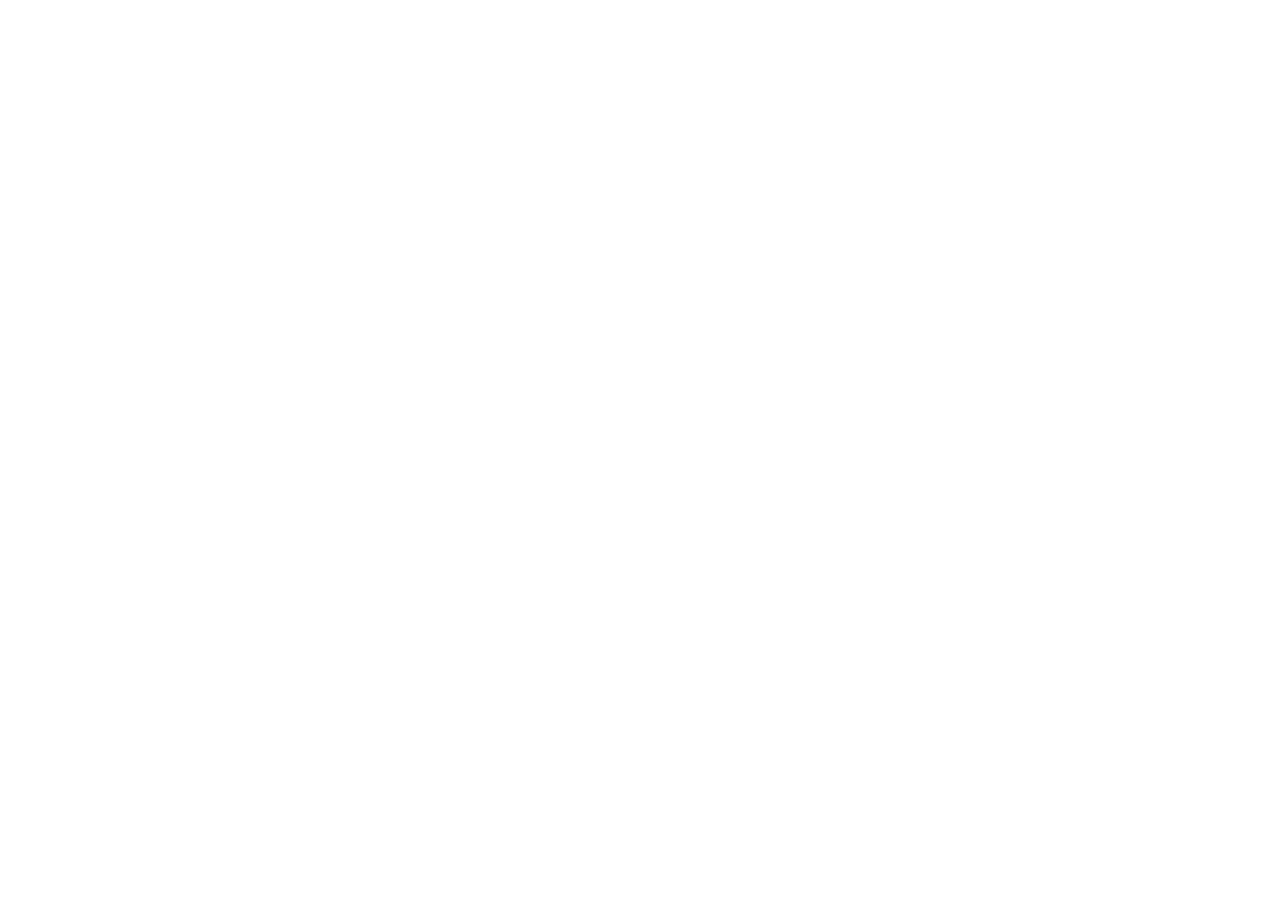
==== index.html @ f0e6a6e1 "add folder" ====
<!DOCTYPE html>
<html lang="en">
<head>
	<meta charset="UTF-8">
	<meta name="viewport" content="width=device-width, initial-scale=0.0, user-scalable=no, minimum-scale=1.0, maximum-scale=1.0"/>
  <meta http-equiv="X-UA-Compatible" content="ie=edge">
	<meta name="description" content="Web student based in Paris. UX/UI Designer, Project Manager, SEO analyst and Front-end Developer"/>
	<meta name="keywords" content="UX design,UI design,project manager,freelance,SEO consulting,front-end developer,web consulting">
	<link rel="stylesheet" href="styles/main.css">
	<link rel="stylesheet" href="styles/medias.css">
	<!--[if lt IE 9]>
  	<script src="http://css3-mediaqueries-js.googlecode.com/svn/trunk/css3-mediaqueries.js"></script>
	<![endif]-->
	<link href="https://fonts.googleapis.com/css?family=Playfair+Display:400,700" rel="stylesheet">
	<link href="https://fonts.googleapis.com/css?family=Lato:400,700" rel="stylesheet">
	<link rel="stylesheet" href="styles/animate.css">
  <link rel="icon" type="image/png" href="images/favicon.png">
  <!--[if IE]><link rel="shortcut icon" type="image/x-icon" href="images/favicon.ico" /><![endif]-->
	<title>Pierre de Gourcy - Portfolio</title>
</head>
<body>

</body>
</html>
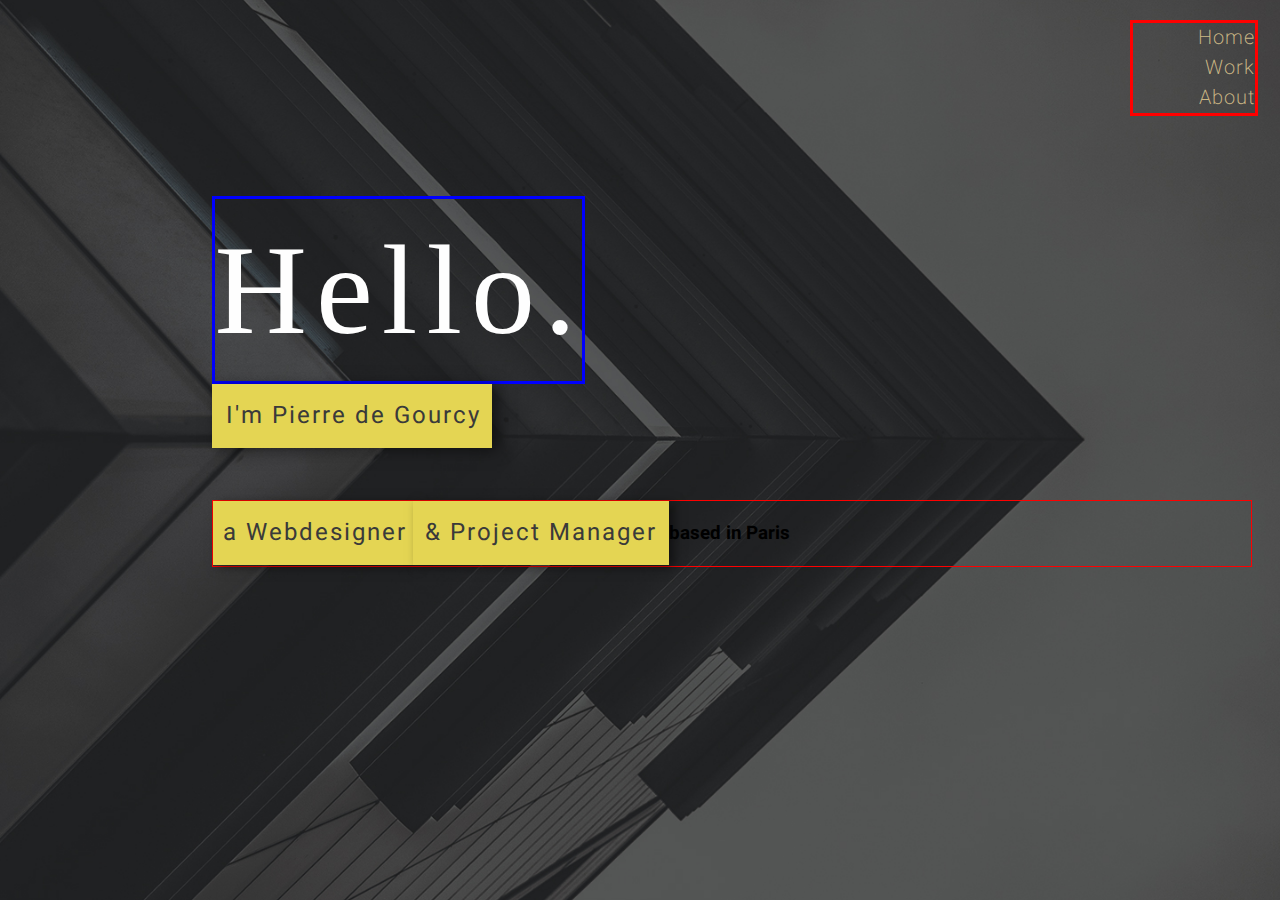
==== commit ac066328: "Menu and Title HOME" ====
--- a/index.html
+++ b/index.html
@@ -11,14 +11,41 @@
 	<!--[if lt IE 9]>
   	<script src="http://css3-mediaqueries-js.googlecode.com/svn/trunk/css3-mediaqueries.js"></script>
 	<![endif]-->
-	<link href="https://fonts.googleapis.com/css?family=Playfair+Display:400,700" rel="stylesheet">
-	<link href="https://fonts.googleapis.com/css?family=Lato:400,700" rel="stylesheet">
+	<link href="https://www.fontify.me/wf/5912eacb785640636fe6ad4ba885135b" rel="stylesheet" type="text/css">
+	<link href="https://fonts.googleapis.com/css?family=Heebo:100,400|Roboto:100,400" rel="stylesheet">
 	<link rel="stylesheet" href="styles/animate.css">
   <link rel="icon" type="image/png" href="images/favicon.png">
   <!--[if IE]><link rel="shortcut icon" type="image/x-icon" href="images/favicon.ico" /><![endif]-->
 	<title>Pierre de Gourcy - Portfolio</title>
 </head>
 <body>
-
+	<div class="Container">
+		<div class="Menu">
+			<ul class="Menu_list">
+					<li>Home</li>
+					<li>Work</li>
+					<li>About</li>
+			</ul>
+		</div>
+		<div class="Content">
+			<h1>Hello.</h1>
+			<div class="Content_container">
+				<div class="Content_block_up">
+					<h3>I'm Pierre de Gourcy</h3>
+				</div>
+				<div class="Content_block_down">
+					<div class="Content_block_down1">
+						<h3>a Webdesigner</h3>
+					</div>
+					<div class="Content_block_down2">
+						<h3>&amp;    Project Manager</h3>
+					</div>
+					<div class="Content_block_down3">
+						<h3>based in Paris</h3>
+					</div>
+				</div>
+			</div>
+		</div>
+	</div>
 </body>
 </html>
--- a/styles/main.css
+++ b/styles/main.css
@@ -0,0 +1,109 @@
+/*font-family: 'Heebo', sans-serif;*/
+body{
+  font-family: 'Heebo', sans-serif;
+  /*background-image: url('../images/back-home.jpg');
+  background-repeat:no-repeat;
+  background-size:auto;
+  background-position:top;*/
+
+  background: url('../images/back-home.jpg') no-repeat center fixed;
+  -webkit-background-size: cover; /* pour anciens Chrome et Safari */
+  background-size: cover; /* version standardisée */
+}
+h1 {
+  font-family: font77842;
+}
+
+.Container {
+  margin: 20px 20px 20px 20px;
+}
+.Menu{
+  border: solid red;
+  width: 10%;
+  margin-left: 90%;
+  text-align: right;
+}
+
+.Menu_list{
+  margin: 0;
+  padding: 0;
+}
+
+.Menu_list li{
+  list-style: none;
+  font-weight: 200;
+  font-size: 20px;
+  line-height: 30px;
+  letter-spacing: 1px;
+  color: #CCB885;
+}
+
+.Content h1{
+  font-weight: 200;
+  margin-top: 6.5%;
+  border: solid blue;
+  width: 30%;
+  margin-left: 15%;
+  font-size: 8em;
+  line-height: 182px;
+  letter-spacing: 9px;
+  color: #FEFEFE;
+  text-shadow: 0 2px 4px 0 rgba(0,0,0,0.5);
+}
+
+.Content_container {
+  margin-left: 15%;
+  margin-top: -7%;
+}
+
+.Content_block_up {
+  height: 43px;
+  line-height: 63px;
+  letter-spacing: 2px;
+  color: #3A3A3A;
+  width: 17.5em;
+  height: 4em;
+  background-color: #E4D553;
+  box-shadow: 5px 2px 14px 0 rgba(0,0,0,0.5);
+}
+.Content_block_up h3{
+  font-weight: 400;
+  font-size: 1.5em;
+  padding-left: 5%;
+
+}
+
+.Content_block_down {
+  display: flex;
+  flex-wrap: wrap;
+  margin-top: 5%;
+  border:1px solid red;
+}
+
+.Content_block_down1 {
+  width: 12.5em;
+  line-height: 63px;
+  letter-spacing: 2px;
+  color: #3A3A3A;
+  height: 4em;
+  background-color: #E4D553;
+  box-shadow: 5px 2px 10px 0 rgba(0,0,0,0.5);
+}
+
+.Content_block_down2 {
+  width: 16em;
+  line-height: 63px;
+  letter-spacing: 2px;
+  color: #3A3A3A;
+  height: 4em;
+  background-color: #E4D553;
+  box-shadow: 5px 2px 10px 0 rgba(0,0,0,0.5);
+}
+
+.Content_block_down1 h3, .Content_block_down2 h3 {
+  font-weight: 400;
+  font-size: 1.5em;
+  margin:0;
+  padding-left: 5%;
+  line-height: 63px;
+}
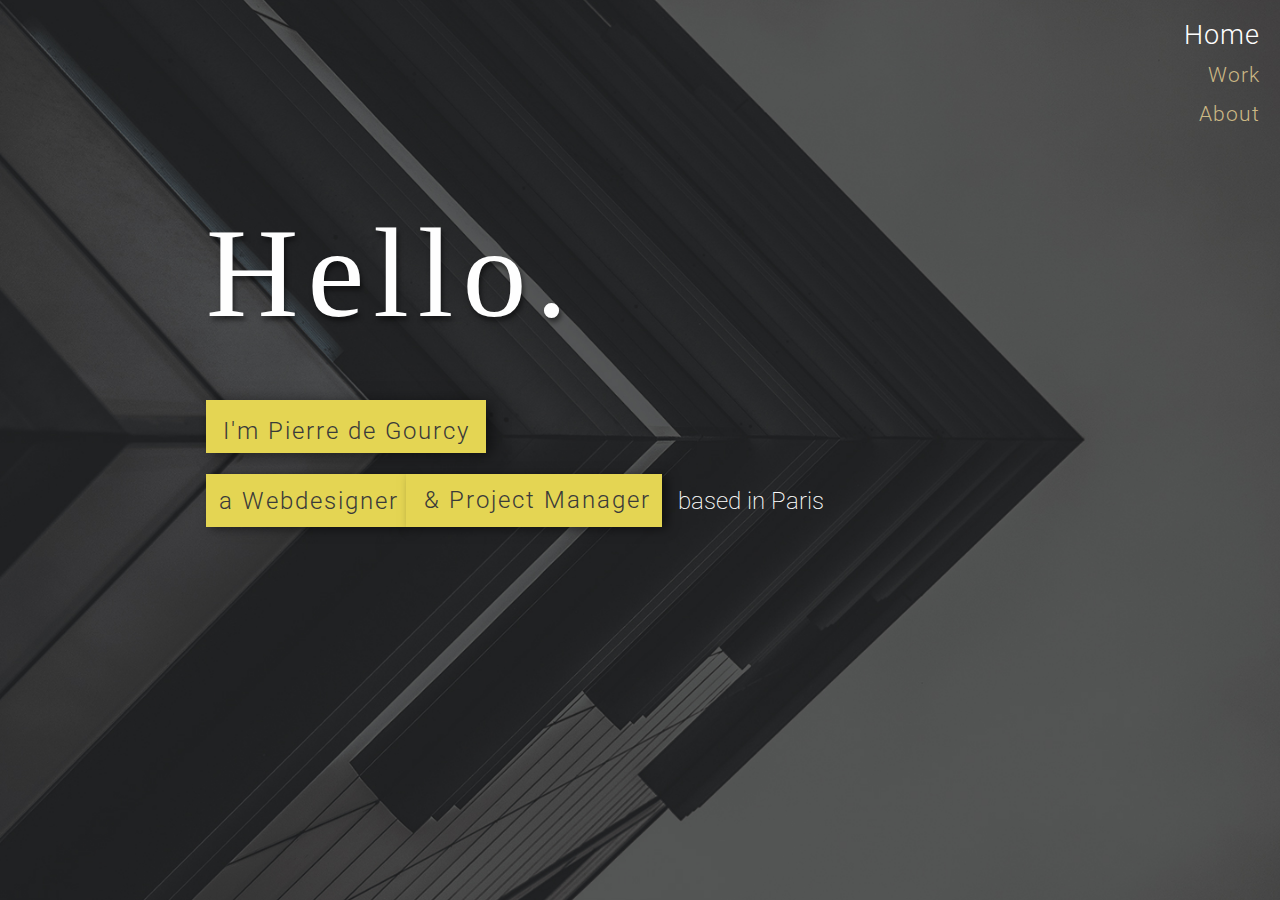
==== commit 250ac936: ":boom: add works and magic scroll" ====
--- a/index.html
+++ b/index.html
@@ -12,19 +12,20 @@
   	<script src="http://css3-mediaqueries-js.googlecode.com/svn/trunk/css3-mediaqueries.js"></script>
 	<![endif]-->
 	<link href="https://www.fontify.me/wf/5912eacb785640636fe6ad4ba885135b" rel="stylesheet" type="text/css">
-	<link href="https://fonts.googleapis.com/css?family=Heebo:100,400|Roboto:100,400" rel="stylesheet">
+	<link href="https://fonts.googleapis.com/css?family=Roboto:100,100i,300,300i,400,400i,500,500i,700,700i,900,900i" rel="stylesheet">
+	<link href="https://fonts.googleapis.com/css?family=Lato:400,700" rel="stylesheet">
 	<link rel="stylesheet" href="styles/animate.css">
   <link rel="icon" type="image/png" href="images/favicon.png">
   <!--[if IE]><link rel="shortcut icon" type="image/x-icon" href="images/favicon.ico" /><![endif]-->
 	<title>Pierre de Gourcy - Portfolio</title>
 </head>
 <body>
-	<div class="Container">
+	<div class="Container-first">
 		<div class="Menu">
 			<ul class="Menu_list">
-					<li>Home</li>
-					<li>Work</li>
-					<li>About</li>
+					<li><a href="index.html" style="font-size:1.7em;color:#FEFEFE">Home</a></li>
+					<li><a href="work.html">Work</a></li>
+					<li><a href="about.html">About</a></li>
 			</ul>
 		</div>
 		<div class="Content">
--- a/styles/main.css
+++ b/styles/main.css
@@ -1,83 +1,105 @@
-/*font-family: 'Heebo', sans-serif;*/
-body{
-  font-family: 'Heebo', sans-serif;
-  /*background-image: url('../images/back-home.jpg');
-  background-repeat:no-repeat;
-  background-size:auto;
-  background-position:top;*/
-
+body {
+  font-family: 'Roboto', sans-serif;
   background: url('../images/back-home.jpg') no-repeat center fixed;
-  -webkit-background-size: cover; /* pour anciens Chrome et Safari */
+  -webkit-background-size: contain; /* pour anciens Chrome et Safari */
   background-size: cover; /* version standardisée */
-}
+  margin:0;
+  padding:0;
+}
+
 h1 {
   font-family: font77842;
 }
 
-.Container {
-  margin: 20px 20px 20px 20px;
-}
-.Menu{
-  border: solid red;
+.Container-first {
+  padding: 20px 20px 0px 20px;
+}
+
+.Menu {
   width: 10%;
   margin-left: 90%;
   text-align: right;
 }
 
-.Menu_list{
+.Menu_list {
   margin: 0;
   padding: 0;
 }
 
-.Menu_list li{
+.Menu_list li {
   list-style: none;
-  font-weight: 200;
-  font-size: 20px;
+  padding-bottom: 0.6em;
+}
+
+.Menu_list li a:hover {
+  color: #FEFEFE
+}
+
+.Menu_list li a {
+  list-style: none;
+  font-weight: 300;
+  font-size: 1.325em;
   line-height: 30px;
   letter-spacing: 1px;
   color: #CCB885;
-}
-
-.Content h1{
+  text-decoration: none;
+}
+
+.Content h1 {
   font-weight: 200;
-  margin-top: 6.5%;
-  border: solid blue;
+  margin-top: 3.5%;
   width: 30%;
   margin-left: 15%;
   font-size: 8em;
   line-height: 182px;
   letter-spacing: 9px;
   color: #FEFEFE;
-  text-shadow: 0 2px 4px 0 rgba(0,0,0,0.5);
+  text-shadow: 2px 4px 5px rgba(0,0,0,0.5);
 }
 
 .Content_container {
   margin-left: 15%;
-  margin-top: -7%;
+  margin-top: -4%;
+}
+
+/*P WORK & ABOUT ON TOP SCREEN*/
+.Content_container p {
+  font-size: 1.5em;
+  font-weight: 300;
+  line-height: 1.9em;
+  margin:0;
+  color: #FEFEFE;
+}
+/*END*/
+
+/* ABOUT LINK*/
+
+.Content_container a {
+  text-decoration: none;
 }
 
 .Content_block_up {
-  height: 43px;
   line-height: 63px;
   letter-spacing: 2px;
   color: #3A3A3A;
   width: 17.5em;
-  height: 4em;
+  text-align: center;
+  height: 3.3em;
   background-color: #E4D553;
   box-shadow: 5px 2px 14px 0 rgba(0,0,0,0.5);
 }
-.Content_block_up h3{
-  font-weight: 400;
-  font-size: 1.5em;
-  padding-left: 5%;
-
+.Content_block_up h3 {
+  font-weight: 300;
+  font-size: 1.5em;
+  margin:0;
+  padding:0;
 }
 
 .Content_block_down {
   display: flex;
   flex-wrap: wrap;
-  margin-top: 5%;
-  border:1px solid red;
+  margin-top: 2%;
+  text-align: center;
 }
 
 .Content_block_down1 {
@@ -85,7 +107,7 @@
   line-height: 63px;
   letter-spacing: 2px;
   color: #3A3A3A;
-  height: 4em;
+  height: 3.3em;
   background-color: #E4D553;
   box-shadow: 5px 2px 10px 0 rgba(0,0,0,0.5);
 }
@@ -95,15 +117,132 @@
   line-height: 63px;
   letter-spacing: 2px;
   color: #3A3A3A;
-  height: 4em;
+  height: 3.3em;
   background-color: #E4D553;
   box-shadow: 5px 2px 10px 0 rgba(0,0,0,0.5);
 }
 
 .Content_block_down1 h3, .Content_block_down2 h3 {
-  font-weight: 400;
-  font-size: 1.5em;
-  margin:0;
-  padding-left: 5%;
-  line-height: 63px;
-}
+  font-weight: 300;
+  font-size: 1.5em;
+  line-height: 63px;
+  margin:0;
+  margin-top: -2%!important;
+  margin-left: 3%!important;
+  padding:0;
+}
+
+.Content_block_down3 {
+  padding-left: 1.5%;
+}
+
+.Content_block_down3 h3 {
+  font-size: 1.5em;
+  font-weight: 200;
+  line-height: 63px;
+  margin:0;
+  margin-top: -3%!important;
+  padding:0;
+  color: #FEFEFE;
+}
+
+.work1, .work2, .work3, .work4, .work5 {
+  background-color: #3A3A3A;
+  padding:0;
+  margin:0;
+}
+
+.section h2 {
+  margin:0;
+  padding:0;
+  width:20%;
+  font-size:3em;
+  font-family: font77842;
+  color: #FEFEFE;
+  text-align: center;;
+  font-weight: 100;
+}
+
+.header_up {
+  display:flex;
+  align-items: center;
+  justify-content: center;
+  padding-top: 2%;
+}
+
+.Scroll h5 {
+  text-transform: uppercase;
+  font-weight: 100;
+  color:#CCB885;
+  margin:auto;
+  width:5%;
+  text-align:center;
+  margin-top: 4%;
+  font-size: 0.8em;
+  font-family: 'Roboto', sans-serif;
+}
+
+.VLine {
+  border-right:1px solid #CCB885;
+  height:120px;
+  width:50%;
+  margin-top: 1%;
+}
+
+.HLine {
+  border:1px solid #CCB885;
+  width:20%;
+}
+
+.header_down h5 {
+  text-transform: uppercase;
+  font-weight: 100;
+  font-family: 'Roboto', sans-serif;
+  color:#CCB885;
+  width:18%;
+  text-align: center;
+  margin:auto;
+  margin-top: 1%;
+}
+
+.header_down p {
+  font-weight: 300;
+  font-family: 'Lato', sans-serif;
+  line-height: 1.5em;
+  letter-spacing: 0.8px;
+  color:#FEFEFE;
+  width:40%;
+  text-align: center;
+  margin:auto;
+  margin-top: 1%;
+}
+
+.image_work {
+  width:45%;
+  margin: 2% 27.5% 0 27.5%;
+}
+
+.image_work3 {
+  width:40%;
+  margin: 2% 30% 0 30%;
+}
+
+.section h6 {
+  font-family: 'Roboto', sans-serif;
+  color:#CCB885;
+  font-weight: 300;
+  font-size: 0.9em;
+  text-align: center;
+  margin:auto;
+  margin-top: 1%;
+  width:20%;
+}
+
+.image_work2 {
+  width:13%;
+  margin: 2% 43.5% 0 43.5%;
+}
+
+.section a {
+  text-decoration: none;
+}
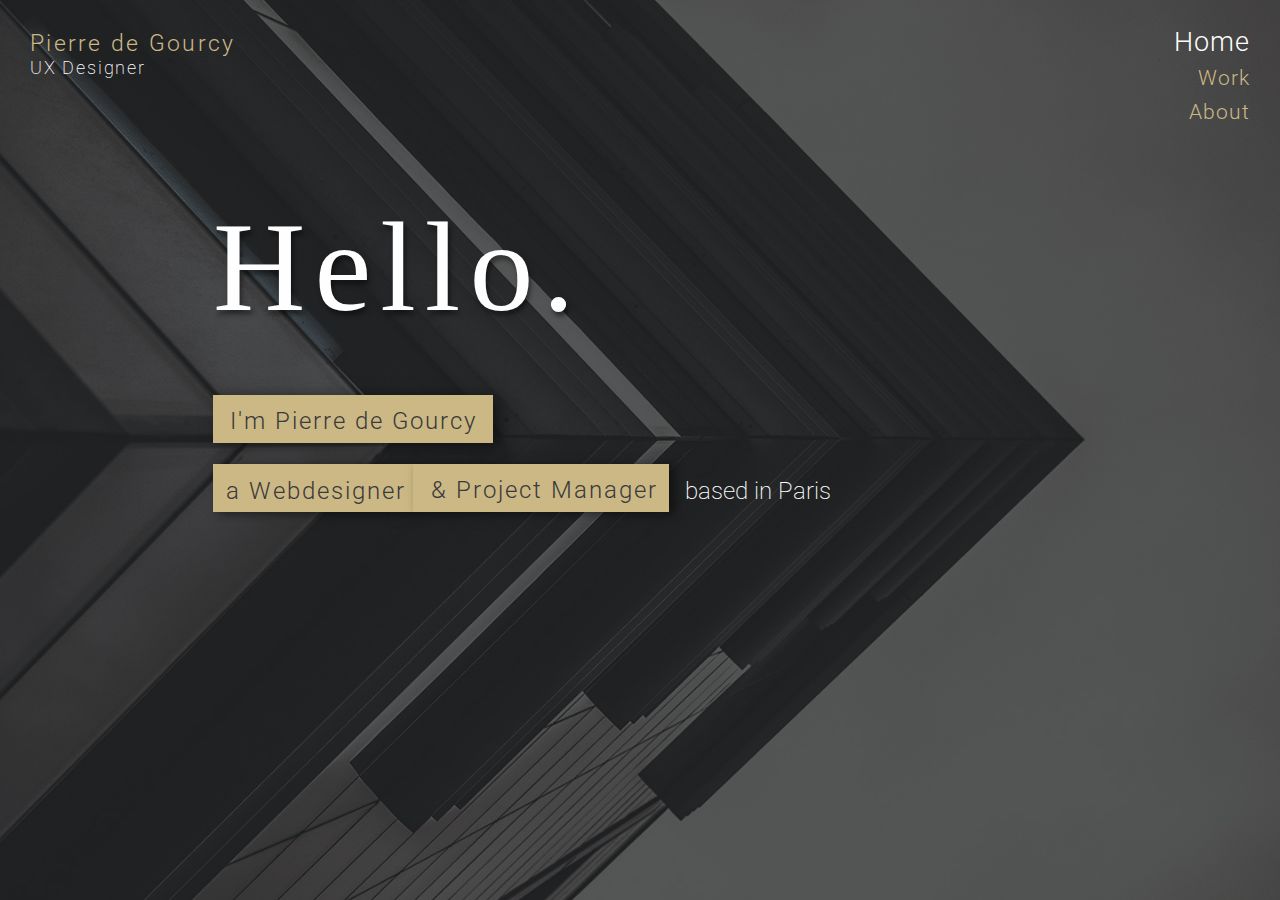
==== commit 060e6acf: ":art: Almost responsive :tada:" ====
--- a/index.html
+++ b/index.html
@@ -7,7 +7,7 @@
 	<meta name="description" content="Web student based in Paris. UX/UI Designer, Project Manager, SEO analyst and Front-end Developer"/>
 	<meta name="keywords" content="UX design,UI design,project manager,freelance,SEO consulting,front-end developer,web consulting">
 	<link rel="stylesheet" href="styles/main.css">
-	<link rel="stylesheet" href="styles/medias.css">
+	<link rel="stylesheet" href="styles/media.css">
 	<!--[if lt IE 9]>
   	<script src="http://css3-mediaqueries-js.googlecode.com/svn/trunk/css3-mediaqueries.js"></script>
 	<![endif]-->
@@ -20,13 +20,28 @@
 	<title>Pierre de Gourcy - Portfolio</title>
 </head>
 <body>
+	<div class="Menu_Burger">
+		<img id="Menu_Burger_Close" src="images/close.png" alt="Close" onclick="closeMenu();">
+		<ul class="Menu_Burger_List">
+			<li><a href="index.html" style="font-size:1.7em;color:#FEFEFE">Home</a></li>
+			<li><a href="work.html">Work</a></li>
+			<li><a href="about.html">About</a></li>
+		</ul>
+	</div>
 	<div class="Container-first">
-		<div class="Menu">
-			<ul class="Menu_list">
-					<li><a href="index.html" style="font-size:1.7em;color:#FEFEFE">Home</a></li>
-					<li><a href="work.html">Work</a></li>
-					<li><a href="about.html">About</a></li>
-			</ul>
+		<div class="Top">
+			<div class="Name">
+				<h1>Pierre de Gourcy</h1>
+				<h3>UX Designer</h3>
+			</div>
+			<div class="Menu">
+				<img class="Container_Menu_Burger" src="images/burger.png" alt="Menu" onclick="openMenu();">
+				<ul class="Menu_list">
+						<li><a href="index.html" style="font-size:1.7em;color:#FEFEFE">Home</a></li>
+						<li><a href="work.html">Work</a></li>
+						<li><a href="about.html">About</a></li>
+				</ul>
+			</div>
 		</div>
 		<div class="Content">
 			<h1>Hello.</h1>
@@ -48,5 +63,10 @@
 			</div>
 		</div>
 	</div>
+
+	<script src="https://cdnjs.cloudflare.com/ajax/libs/jquery/3.1.1/jquery.min.js"></script>
+	<script src="scripts/main.js"></script>
+	<script type="text/javascript" src="scripts/scrolloverflow.min.js"></script>
+	<script type="text/javascript" src="scripts/jquery.fullPage.min.js"></script>
 </body>
 </html>
--- a/styles/main.css
+++ b/styles/main.css
@@ -11,13 +11,48 @@
   font-family: font77842;
 }
 
+.Top{
+  display: flex;
+  width: 100%;
+  justify-content: space-between;
+  /*border: 1px solid red;*/
+}
+
+.Name{
+  /*border: 1px solid blue;*/
+}
+
+.Name h1{
+  font-family: "Roboto";
+  font-weight: 300;
+  color: #CCB885;
+  letter-spacing: 0.1em;
+  font-size: 1.425em;
+
+}
+
+.Name h3{
+  font-family: "Roboto";
+  font-weight: 200;
+  color: #fefefe;
+  letter-spacing: 0.1em;
+  font-size: 1.125em;
+
+}
+
+.Name h1, .Name h3 {
+  margin: 0;
+  padding: 0;
+
+}
+
 .Container-first {
-  padding: 20px 20px 0px 20px;
+  padding: 30px 30px 0px 30px;
 }
 
 .Menu {
   width: 10%;
-  margin-left: 90%;
+  /*margin-left: 90%;*/
   text-align: right;
 }
 
@@ -31,7 +66,7 @@
   padding-bottom: 0.6em;
 }
 
-.Menu_list li a:hover {
+li a:hover {
   color: #FEFEFE
 }
 
@@ -39,7 +74,7 @@
   list-style: none;
   font-weight: 300;
   font-size: 1.325em;
-  line-height: 30px;
+  line-height: 25px;
   letter-spacing: 1px;
   color: #CCB885;
   text-decoration: none;
@@ -79,13 +114,13 @@
 }
 
 .Content_block_up {
-  line-height: 63px;
+  line-height: 52px;
   letter-spacing: 2px;
   color: #3A3A3A;
   width: 17.5em;
   text-align: center;
-  height: 3.3em;
-  background-color: #E4D553;
+  height: 3em;
+  background-color: #CCB885;
   box-shadow: 5px 2px 14px 0 rgba(0,0,0,0.5);
 }
 .Content_block_up h3 {
@@ -107,8 +142,8 @@
   line-height: 63px;
   letter-spacing: 2px;
   color: #3A3A3A;
-  height: 3.3em;
-  background-color: #E4D553;
+  height: 3em;
+  background-color: #CCB885;
   box-shadow: 5px 2px 10px 0 rgba(0,0,0,0.5);
 }
 
@@ -117,8 +152,8 @@
   line-height: 63px;
   letter-spacing: 2px;
   color: #3A3A3A;
-  height: 3.3em;
-  background-color: #E4D553;
+  height: 3em;
+  background-color: #CCB885;
   box-shadow: 5px 2px 10px 0 rgba(0,0,0,0.5);
 }
 
@@ -184,7 +219,7 @@
 
 .VLine {
   border-right:1px solid #CCB885;
-  height:120px;
+  height:300px;
   width:50%;
   margin-top: 1%;
 }
@@ -246,3 +281,45 @@
 .section a {
   text-decoration: none;
 }
+
+/* Burger Menu Mobile */
+
+.Menu_Burger {
+  width:100%;
+  display:none;
+  background-color: #3A3A3A;
+}
+
+#Menu_Burger_Close {
+  margin-left: 87%;
+  margin-top: 4%;
+  width:40px;
+}
+
+.Menu_Burger_List {
+  list-style:none;
+  margin:50% 0 0 0;
+  padding:0;
+}
+
+.Menu_Burger_List li {
+  margin:0;
+  padding:0;
+  text-align:center;
+  padding-bottom:20px;
+  font-size: 1.5em;
+}
+
+ li a {
+  text-decoration: none;
+  font-family: 'Roboto', sans-serif;
+  color: #CCB885;
+}
+
+.Container_Menu_Burger {
+  display:none;
+}
+
+.-menuOpen{
+  background-color: #3A3A3A!important;
+}
--- a/styles/media.css
+++ b/styles/media.css
@@ -0,0 +1,149 @@
+@media screen and (max-width: 700px) {
+  .Container_Menu_Burger {
+    display:block;
+  }
+
+  .Menu_list {
+    display:none;
+  }
+
+}
+/*HOME*/
+
+@media screen and (max-width: 1100px) {
+  .Name {
+    border:1px solid red;
+  }
+
+}
+
+@media screen and (max-width: 900px) {
+  .Name {
+    border:1px solid blue;
+  }
+
+}
+
+@media screen and (max-width: 800px) {
+  .Name h1 {
+    font-size: 1.3em;
+  }
+  .Name h3{
+  font-size: 1em;
+  }
+  .Content h1{
+
+  }
+
+}
+
+@media screen and (max-width: 700px) {
+  .Menu {
+    width: 5%;
+  }
+
+  .Content h1{
+    font-size: 6.7em;
+    margin-left: 15%;
+    margin-top: 12%;
+  }
+
+  .Content h3{
+    font-size: 1.5em;
+  }
+
+  .Name h1 {
+    font-size: 1.2em;
+  }
+  .Name h3{
+  font-size: 0.9em;
+  }
+
+}
+
+@media screen and (max-width: 600px) {
+  .Name {
+    border:1px solid green;
+  }
+  .Content h1{
+    font-size: 6.2em;
+    margin-left: 5%;
+  }
+  .Content_container{
+    margin-left: 5%;
+  }
+  .Content_block_up {
+    width: 15em;
+  }
+  .Content_block_up h3{
+    font-size: 1.35em;
+  }
+  .Content_block_down1{
+    width: 11em;
+  }
+  .Content_block_down2{
+    width: 13.5em;
+  }
+  .Content_block_down1 h3, .Content_block_down2 h3 {
+    font-size: 1.3em;
+    margin-left: 0%!important;
+  }
+  .Content_block_down3 h3{
+    font-size: 1.3em;
+  }
+  .Name h1 {
+    font-size: 1.05em;
+  }
+  .Name h3{
+  font-size: 0.75em;
+  }
+
+}
+
+@media screen and (max-width: 472px) {
+  .Content h1{
+    font-size: 5.5em;
+    margin-left: 5%;
+  }
+  .Content_block_down2{
+    margin-top: 0.34em;
+  }
+  .Content_block_down1{
+    margin-top: 0.05em;
+  }
+
+}
+
+
+@media screen and (max-width: 320px) {
+  .Content h1{
+    font-size: 5em;
+    margin-left: 5%;
+  }
+  .Content_block_up {
+    width: 15em;
+  }
+  .Content_block_up h3{
+    font-size: 1.3em;
+  }
+  .Content_block_down1{
+    width: 11em;
+  }
+  .Content_block_down2{
+    margin-top: 0.30em;
+    width: 13.5em;
+  }
+  .Content_block_down1 h3, .Content_block_down2 h3 {
+    font-size: 1.3em;
+    margin-left: 0%!important;
+  }
+  .Content_block_down3 h3{
+    font-size: 1.3em;
+  }
+  .Name h1 {
+    font-size: 1em;
+  }
+  .Name h3{
+  font-size: 0.7em;
+  }
+}
